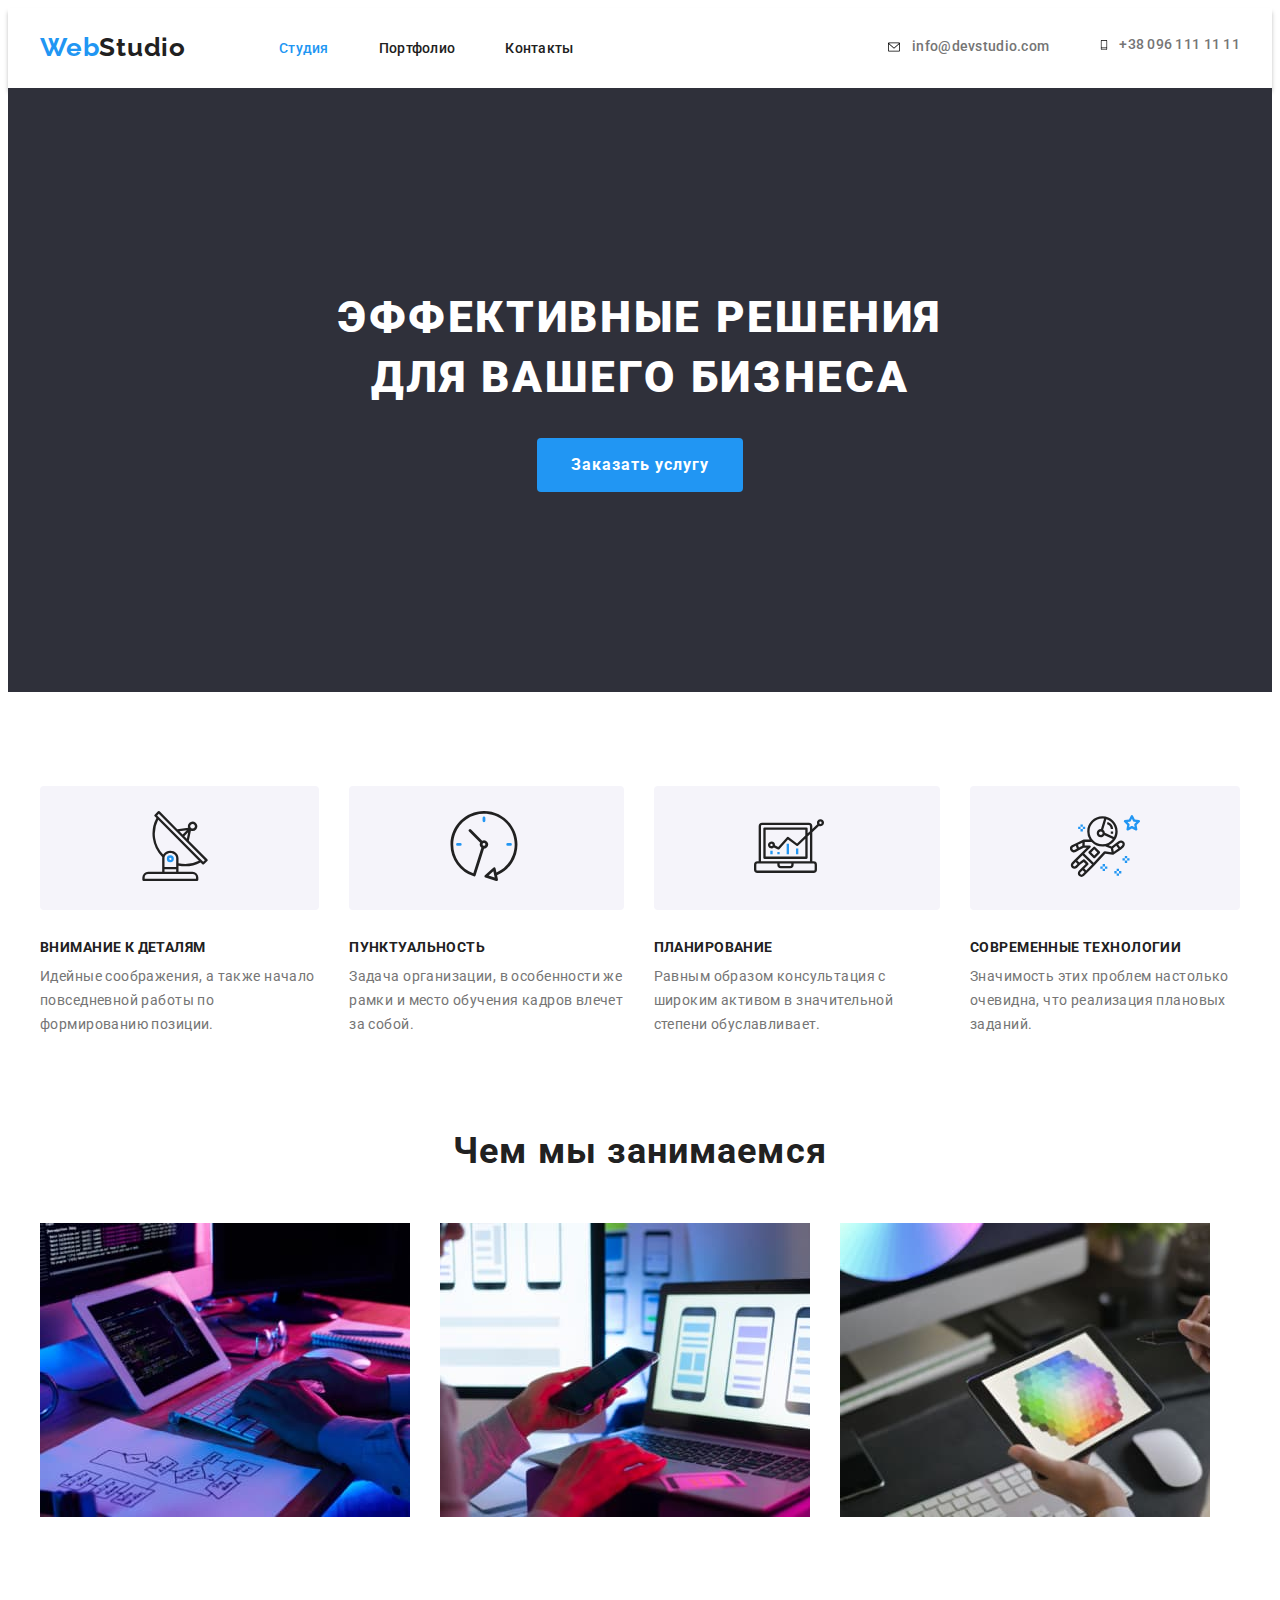
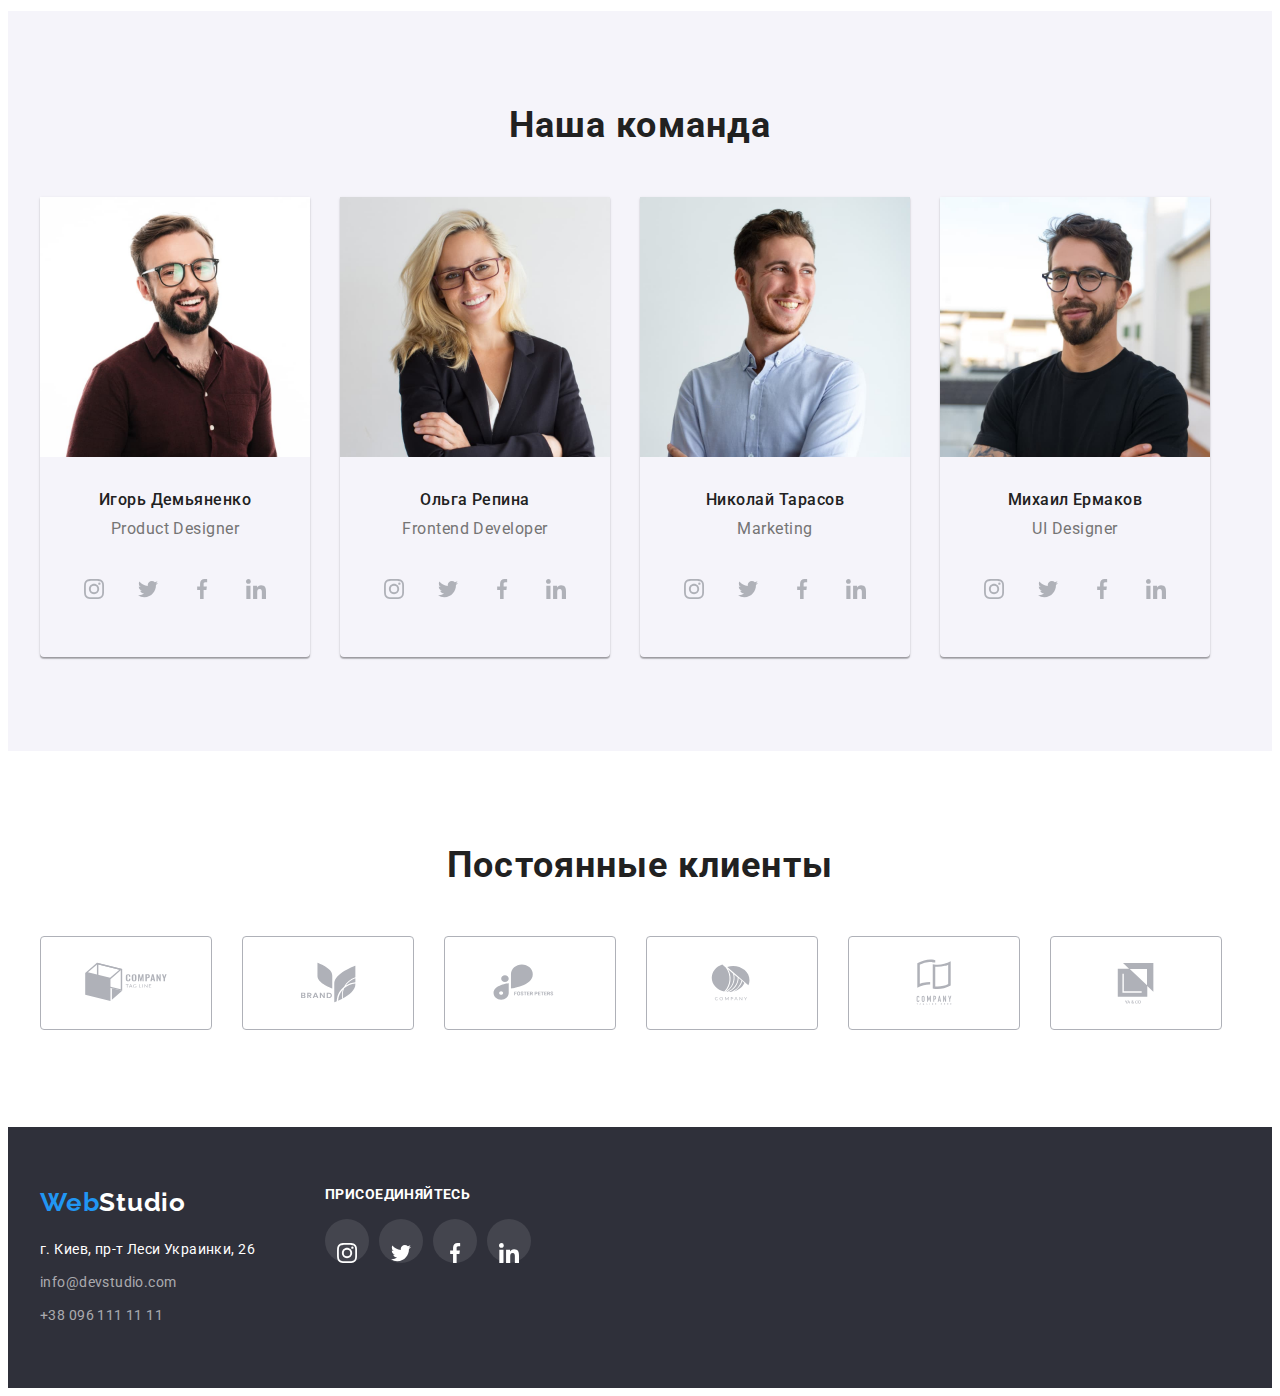
==== index.html @ b6ca4781 "Full done 1st try" ====
<!DOCTYPE html>
<html lang="ru">

<head>
    <meta charset="UTF-8">
    <meta http-equiv="X-UA-Compatible" content="IE=edge">
    <meta name="viewport" content="width=device-width, initial-scale=1.0">
    <title lang="en">WebStudio</title>
    <link rel="preconnect" href="https://fonts.googleapis.com">
    <link rel="preconnect" href="https://fonts.gstatic.com" crossorigin>
    <link href="https://fonts.googleapis.com/css2?family=Raleway:wght@700&family=Roboto:wght@400;500;700;900&display=swap"
        rel="stylesheet">
    <link rel="stylesheet" href="https://cdnjs.cloudflare.com/ajax/libs/modern-normalize/1.1.0/modern-normalize.min.css"
        integrity="sha512-wpPYUAdjBVSE4KJnH1VR1HeZfpl1ub8YT/NKx4PuQ5NmX2tKuGu6U/JRp5y+Y8XG2tV+wKQpNHVUX03MfMFn9Q=="
        crossorigin="anonymous" referrerpolicy="no-referrer" />
    <link rel="stylesheet" href="./css/styles.css">
</head>

<body class="body">
    <header class="header">
        <div class="container">
            <nav class="nav">
                <a class="logo-link" href="./index.html" lang="en"><span class="accent">Web</span>Studio</a>
                <ul class="nav-list">
                    <li class="nav-list-item">
                        <a class="nav-list-link active" href="./index.html">Студия</a>
                    </li>
                    <li class="nav-list-item">
                        <a class="nav-list-link" href="./portfolio.html">Портфолио</a>
                    </li>
                    <li class="nav-list-item">
                        <a class="nav-list-link" href="">Контакты</a>
                    </li>
                </ul>
            </nav>
            <ul class="info-list">
                <li class="info-item">
                    <a class="info-item-link" href="mailto:info@devstudio.com" lang="en">
                        <svg class="info-item-icon envelope">
                            <use href="./images/symbol-defs.svg#icon-info-envelope"></use>
                        </svg>
                        <span class="info-item-text">info@devstudio.com</span>
                    </a>
                </li>
                <li class="info-item">
                    <a class="info-item-link" href="tel:+380961111111">
                        <svg  class="info-item-icon smartphone">
                            <use href="./images/symbol-defs.svg#icon-info-smartphone"></use>
                        </svg>
                        <span class="info-item-text">+38 096 111 11 11</span>
                    </a>
                </li>
            </ul>
        </div>
    </header>
    <main>
            <section class="hero centered">
                <div class="container">
                    <h1 class="hero-title">Эффективные решения для вашего бизнеса</h1>
                    <button class="btn" type="btn">Заказать услугу</button>
                </div>
            </section>
            <section class="benefits">
               <div class="container">
                    <h2 class="benefits-title" hidden>Наши преимущества</h2>
                    <ul class="benefits-list">
                        <li class="benefits-item">
                            <div class="benefits-icon-background">
                                                            <svg class="benefits-item-icon">
                                <use href="./images/symbol-defs.svg#icon-benefits-antenna"></use>
                            </svg>
                            </div>
                            <h3 class="benefits-item-title">Внимание к деталям</h3>
                            <p class="benefits-item-text">Идейные соображения, а также начало повседневной работы по формированию позиции.
                            </p>
                        </li>
                        <li class="benefits-item">
                            <div class="benefits-icon-background">
                                                            <svg class="benefits-item-icon">
                                <use href="./images/symbol-defs.svg#icon-benefits-clock"></use>
                            </svg>
                            </div>
                            <h3 class="benefits-item-title">Пунктуальность</h3>
                            <p class="benefits-item-text">Задача организации, в особенности же рамки и место обучения кадров влечет за
                                собой.</p>
                        </li>
                        <li class="benefits-item">
                            <div class="benefits-icon-background">
                                                            <svg class="benefits-item-icon">
                                <use href="./images/symbol-defs.svg#icon-benefits-diagram"></use>
                            </svg>
                            </div>
                            <h3 class="benefits-item-title">Планирование</h3>
                            <p class="benefits-item-text">Равным образом консультация с широким активом в значительной степени
                                обуславливает.</p>
                        </li>
                        <li class="benefits-item">
                            <div class="benefits-icon-background">
                                                            <svg class="benefits-item-icon">
                                <use href="./images/symbol-defs.svg#icon-benefits-astronaut"></use>
                            </svg>
                            </div>
                            <h3 class="benefits-item-title">Современные технологии</h3>
                            <p class="benefits-item-text">Значимость этих проблем настолько очевидна, что реализация плановых заданий.</p>
                        </li>
                    </ul>
               </div>
            </section>
            <section class="activities">
                <div class="container">
                    <h2 class="activities-title section-title centered">Чем мы занимаемся</h2>
                    <ul class="activities-list">
                        <li class="activities-item">
                            <img class="activities-item-pic" src="./images/index/activities-coding.jpg" alt="Программист пишет код"
                                width="370" height="294">
                        </li>
                        <li class="activities-item">
                            <img class="activities-item-pic" src="./images/index/activities-mockup.jpg" alt="Дизайнер создает макет"
                                width="370" height="294">
                        </li>
                        <li class="activities-item">
                            <img class="activities-item-pic" src="./images/index/activities-design.jpg"
                                alt="Дизайнер выбирает цветовую палитру" width="370" height="294">
                        </li>
                    </ul>
                </div>
            </section>
            <section class="employees">
                <div class="container">
                    <h2 class="employees-title section-title centered">Наша команда</h2>
                    <ul class="employees-list">
                        <li class="employees-item">
                            <img class="employees-item-pic" src="./images/index/workers-igor-demianenko.jpg" alt="Фото сотрудника"
                                width="270" height="260">
                            <h3 class="employees-item-title centered">Игорь Демьяненко</h3>
                            <p class="employees-item-text centered" lang="en">Product Designer</p>
                            <ul class="socials-list">
                                <li class="socials-item">
                                    <a href="" class="socials-link">
                                        <svg class="socials-icon">
                                            <use href="./images/symbol-defs.svg#icon-instagram"></use>
                                        </svg>
                                    </a>
                                </li>
                                <li class="socials-item">
                                    <a href="" class="socials-link">
                                        <svg class="socials-icon">
                                            <use href="./images/symbol-defs.svg#icon-twitter"></use>
                                        </svg>
                                    </a>
                                </li>
                                <li class="socials-item">
                                    <a href="" class="socials-link">
                                        <svg class="socials-icon">
                                            <use href="./images/symbol-defs.svg#icon-facebook"></use>
                                        </svg>
                                    </a>
                                </li>
                                <li class="socials-item">
                                    <a href="" class="socials-link">
                                        <svg class="socials-icon">
                                            <use href="./images/symbol-defs.svg#icon-linkedin"></use>
                                        </svg>
                                    </a>
                                </li>
                            </ul>
                        </li>
                        <li class="employees-item">
                            <img class="employees-item-pic" src="./images/index/workers-olga-repina.jpg" alt="Фото сотрудника" width="270"
                                height="260">
                            <h3 class="employees-item-title centered">Ольга Репина</h3>
                            <p class="employees-item-text centered" lang="en">Frontend Developer</p>
                            <ul class="socials-list">
                                <li class="socials-item">
                                    <a href="" class="socials-link">
                                        <svg class="socials-icon">
                                            <use href="./images/symbol-defs.svg#icon-instagram"></use>
                                        </svg>
                                    </a>
                                </li>
                                <li class="socials-item">
                                    <a href="" class="socials-link">
                                        <svg class="socials-icon">
                                            <use href="./images/symbol-defs.svg#icon-twitter"></use>
                                        </svg>
                                    </a>
                                </li>
                                <li class="socials-item">
                                    <a href="" class="socials-link">
                                        <svg class="socials-icon">
                                            <use href="./images/symbol-defs.svg#icon-facebook"></use>
                                        </svg>
                                    </a>
                                </li>
                                <li class="socials-item">
                                    <a href="" class="socials-link">
                                        <svg class="socials-icon">
                                            <use href="./images/symbol-defs.svg#icon-linkedin"></use>
                                        </svg>
                                    </a>
                                </li>
                            </ul>
                        </li>
                        <li class="employees-item">
                            <img class="employees-item-pic" src="./images/index/workers-nikolay-tarasov.jpg" alt="Фото сотрудника"
                                width="270" height="260">
                            <h3 class="employees-item-title centered">Николай Тарасов</h3>
                            <p class="employees-item-text centered" lang="en">Marketing</p>
                            <ul class="socials-list">
                                <li class="socials-item">
                                    <a href="" class="socials-link">
                                        <svg class="socials-icon">
                                            <use href="./images/symbol-defs.svg#icon-instagram"></use>
                                        </svg>
                                    </a>
                                </li>
                                <li class="socials-item">
                                    <a href="" class="socials-link">
                                        <svg class="socials-icon">
                                            <use href="./images/symbol-defs.svg#icon-twitter"></use>
                                        </svg>
                                    </a>
                                </li>
                                <li class="socials-item">
                                    <a href="" class="socials-link">
                                        <svg class="socials-icon">
                                            <use href="./images/symbol-defs.svg#icon-facebook"></use>
                                        </svg>
                                    </a>
                                </li>
                                <li class="socials-item">
                                    <a href="" class="socials-link">
                                        <svg class="socials-icon">
                                            <use href="./images/symbol-defs.svg#icon-linkedin"></use>
                                        </svg>
                                    </a>
                                </li>
                            </ul>
                        </li>
                        <li class="employees-item">
                            <img class="employees-item-pic" src="./images/index/workers-mikhail-yermakov.jpg" alt="Фото сотрудника"
                                width="270" height="260">
                            <h3 class="employees-item-title centered">Михаил Ермаков</h3>
                            <p class="employees-item-text centered" lang="en">UI Designer</p>
                            <ul class="socials-list">
                                <li class="socials-item">
                                    <a href="" class="socials-link">
                                        <svg class="socials-icon">
                                            <use href="./images/symbol-defs.svg#icon-instagram"></use>
                                        </svg>
                                    </a>
                                </li>
                                <li class="socials-item">
                                    <a href="" class="socials-link">
                                        <svg class="socials-icon">
                                            <use href="./images/symbol-defs.svg#icon-twitter"></use>
                                        </svg>
                                    </a>
                                </li>
                                <li class="socials-item">
                                    <a href="" class="socials-link">
                                        <svg class="socials-icon">
                                            <use href="./images/symbol-defs.svg#icon-facebook"></use>
                                        </svg>
                                    </a>
                                </li>
                                <li class="socials-item">
                                    <a href="" class="socials-link">
                                        <svg class="socials-icon">
                                            <use href="./images/symbol-defs.svg#icon-linkedin"></use>
                                        </svg>
                                    </a>
                                </li>
                            </ul>
                        </li>
                    </ul>
                </div>
            </section>
            <section class="regularclients">
                <div class="container">
                    <h2 class="regularclients-title section-title centered">Постоянные клиенты</h2>
                    <ul class="regularclients-list">
                        <li class="regularclients-item">
                            <a href="" class="regularclients-item-link">
                                <svg class="regularclients-item-icon">
                                    <use href="./images/symbol-defs.svg#icon-clients-company-tag-line"></use>
                                </svg>
                            </a>
                        </li>
                        <li class="regularclients-item">
                            <a href="" class="regularclients-item-link">
                                <svg class="regularclients-item-icon">
                                    <use href="./images/symbol-defs.svg#icon-clients-brand"></use>
                                </svg>
                            </a>
                        </li>
                        <li class="regularclients-item">
                            <a href="" class="regularclients-item-link">
                                <svg class="regularclients-item-icon">
                                    <use href="./images/symbol-defs.svg#icon-clients-foster-peters"></use>
                                </svg>
                            </a>
                        </li>
                        <li class="regularclients-item">
                            <a href="" class="regularclients-item-link">
                                <svg class="regularclients-item-icon">
                                    <use href="./images/symbol-defs.svg#icon-clients-company"></use>
                                </svg>
                            </a>
                        </li>
                        <li class="regularclients-item">
                            <a href="" class="regularclients-item-link">
                                <svg class="regularclients-item-icon">
                                    <use href="./images/symbol-defs.svg#icon-clients-company-tagline-here"></use>
                                </svg>
                            </a>
                        </li>
                        <li class="regularclients-item">
                            <a href="" class="regularclients-item-link">
                                <svg class="regularclients-item-icon">
                                    <use href="./images/symbol-defs.svg#icon-clients-ya-co"></use>
                                </svg>
                            </a>
                        </li>
                    </ul>
                </div>
            </section>
    </main>
    <footer class="footer">
        <div class="container">
            <div class="footer-thumb">
                <a class="logo-link" href="./index.html" lang="en"><span class="accent">Web</span>Studio</a>
                <address class="address">
                    <a class="address-link" href="https://goo.gl/maps/VEePWxdRT86bAACQ8">г. Киев, пр-т Леси Украинки, 26</a>
                </address>
                <ul class="info-list">
                    <li class="info-item">
                        <a class="info-item-link" href="mailto:info@devstudio.com" lang="en">info@devstudio.com</a>
                    </li>
                    <li class="info-item">
                        <a class="info-item-link" href="tel:+380961111111">+38 096 111 11 11</a>
                    </li>
                </ul>
            </div>
            <div class="footer-thumb">
                <h2 class="socials-title">присоединяйтесь</h2>
                <ul class="socials-list">
                    <li class="socials-item">
                        <a href="" class="socials-link">
                            <svg class="socials-icon">
                                    <use href="./images/symbol-defs.svg#icon-instagram"></use>
                            </svg>
                        </a>
                    </li>
                    <li class="socials-item">
                        <a href="" class="socials-link">
                            <svg class="socials-icon">
                                <use href="./images/symbol-defs.svg#icon-twitter"></use>
                            </svg>
                        </a>
                    </li>
                    <li class="socials-item">
                        <a href="" class="socials-link">
                            <svg class="socials-icon">
                                <use href="./images/symbol-defs.svg#icon-facebook"></use>
                            </svg>
                        </a>
                    </li>
                    <li class="socials-item">
                        <a href="" class="socials-link">
                            <svg class="socials-icon">
                                <use href="./images/symbol-defs.svg#icon-linkedin"></use>
                            </svg>
                        </a>
                    </li>
                </ul>
            </div>
        </div>
    </footer>
</body>

</html>
---- css/styles.css ----
:root {
  --section-padding: 94px;
  --card-space: 30px;

  --accent-color: #2196f3;
  --main-color: #757575;
  --title-color: #212121;
  --alternative-text-color: #ffffff;
  --address-color: rgba(255, 255, 255, 0.6);
  --main-icon-color: #afb1b8;

  --main-font: 'Roboto', sans-serif;
  --logo-font: 'Raleway', sans-serif;
}
/* ===================== UTILITIES ===================== */
p,
h1,
h2,
h3,
h4,
h5,
h6 {
  margin-top: 0;
  margin-bottom: 0;
}

ul {
  margin-top: 0;
  margin-bottom: 0;
  padding-left: 0;
}

.body {
  color: var(--main-color); /* page text */

  font-family: var(--main-font); /* page font */
  font-style: normal; /* all fonts have normal font-style so I set it here */
}

.btn {
  border-radius: 4px;
  border-color: transparent;

  font-family: inherit;
}

.container {
  width: 1200px;
  padding-left: 15px;
  padding-right: 15px;
  margin-left: auto;
  margin-right: auto;
  /* outline: 2px solid tomato; */
}

.centered {
  text-align: center;
}
/* ===================== END UTILITIES ===================== */

/* ===================== LOGO ===================== */
.logo-link {
  font-family: var(--logo-font);
  font-weight: 700;
  font-size: 26px;
  line-height: 1.19;
  text-decoration: none;

  letter-spacing: 0.03em;
}

.header .logo-link {
  color: var(--title-color);
}

.footer .logo-link {
  color: var(--alternative-text-color);
}

.accent {
  color: var(--accent-color);
}
/* ===================== END LOGO ===================== */

/* ===================== HEADER ===================== */
/* NAVIGATION */
.header {
  padding-top: 24px;
  padding-bottom: 25px;

  background-color: ffffff;
  box-shadow: 0px 4px 4px 0px rgba(0, 0, 0, 0.25);
}

.header > .container,
.nav,
.nav-list,
.header .info-list {
  display: flex;
  align-items: center;
}

.nav-list {
  margin-left: 93px;

  list-style-type: none;
}

.nav-list-link {
  font-family: var(--main-font); /* to be able to set it separately if needed */
  font-weight: 500;
  font-size: 14px;
  line-height: 1.14;
  text-decoration: none;

  letter-spacing: 0.02em;

  color: var(--title-color);
}

.nav-list-item:not(:first-child),
.header .info-item:not(:first-child) {
  margin-left: 50px;
}
/* END NAVIGATION */

/* ADDRESS */
.info-list {
  margin-left: auto;

  list-style-type: none;
}
.info-item-link {
  display: inline-flex;
  align-items: center;

  font-family: var(--main-font); /* to be able to set it separately if needed */
  font-weight: 500;
  font-size: 14px;
  line-height: 1.14;
  text-decoration: none;
  letter-spacing: 0.02em;

  color: var(--main-color); /* to be able to set it separately if needed */
}

.info-item-icon {
  fill: '#757575';
}

.envelope {
  width: 16px;
  height: 12px;
}

.smartphone {
  width: 10px;
  height: 16px;
}

.info-item-text {
  margin-left: 10px;
}
/* END ADDRESS */
.nav-list-link:hover,
.nav-list-link:focus,
.info-item-link:hover,
.info-item-link:focus {
  color: var(--accent-color);
  fill: var(--accent-color);
}
.nav-list-link.active {
  color: var(--accent-color);
}
/* ===================== END HEADER ===================== */
/* ===================== FOOTER ===================== */
.footer {
  background-color: #2f303a;
  padding-top: 60px;
  padding-bottom: 60px;
}

.footer > .container {
  display: flex;
}

.address {
  margin-top: 20px;
}

.address-link {
  font-weight: 400;
  font-size: 14px;
  line-height: 1.71;
  text-decoration: none;
  font-style: normal;

  letter-spacing: 0.03em;

  color: var(--alternative-text-color);
}

.footer .info-list {
  margin-top: 9px;
}

.footer .info-item:not(:first-child) {
  margin-top: 9px;
}

.footer .info-item-link {
  font-weight: 400;
  font-size: 14px;
  line-height: 1.71;

  letter-spacing: 0.03em;

  color: rgba(255, 255, 255, 0.6);
}
.address-link:hover,
.address-link:focus,
.footer .info-item-link:hover,
.footer .info-item-link:focus {
  color: var(--accent-color);
}

.footer-thumb:not(:first-child) {
  margin-left: 70px;
}

.footer .socials-title {
  font-weight: 700;
  font-size: 14px;
  line-height: 1.14;

  letter-spacing: 0.03em;
  text-transform: uppercase;
  color: var(--alternative-text-color);
}

.footer .socials-link {
  background-color: rgba(255, 255, 255, 0.1);
}

.footer .socials-icon {
  fill: var(--alternative-text-color);
}
/* ===================== END FOOTER ===================== */
/* ===================== INDEX HTML ===================== */
/* GENERAL */
.section-title {
  font-weight: 700;
  font-size: 36px;
  line-height: 1.16;

  letter-spacing: 0.03em;

  color: var(--title-color);
}
/* END GENERAL */
/*  HERO  */
.hero {
  padding-top: 200px;
  padding-bottom: 200px;

  background-color: #2f303a;
}
.hero-title {
  margin-right: auto;
  margin-left: auto;
  width: 696px;

  font-weight: 900;
  font-size: 44px;
  line-height: 1.36;
  letter-spacing: 0.06em;
  text-transform: uppercase;

  color: var(--alternative-text-color);
}
.hero .btn {
  margin-top: 30px;
  margin-left: auto;
  margin-right: auto;
  padding: 10px 32px;

  font-weight: 700;
  font-size: 16px;
  line-height: 1.87;

  letter-spacing: 0.06em;

  color: var(--alternative-text-color);
  background-color: var(--accent-color);
}
/*  END HERO */
/* BENEFITS */
.benefits {
  padding-top: var(--section-padding);
}

.benefits-list {
  display: flex;
  list-style-type: none;
}

.benefits-item:not(:first-child) {
  margin-left: var(--card-space);
}

.benefits-icon-background {
  padding: 25px 100px;
  border-radius: 4px;

  background-color: #f5f4fa;
}

.benefits-item-icon {
  width: 70px;
  height: 70px;
}

.benefits-item-title {
  margin-top: 30px;

  font-weight: 700;
  font-size: 14px;
  line-height: 1.14;
  letter-spacing: 0.03em;
  text-transform: uppercase;

  color: var(--title-color);
}
.benefits-item-text {
  margin-top: 10px;

  font-weight: 400;
  font-size: 14px;
  line-height: 1.71;

  letter-spacing: 0.03em;
}
/* END BENEFITS */
/* ACTIVITIES */
.activities {
  padding-top: var(--section-padding);
  padding-bottom: var(--section-padding);
}

.activities-list {
  display: flex;
  list-style-type: none;
  margin-top: 50px;
}

.activities-item:not(:first-child) {
  margin-left: var(--card-space);
}

.activities-item-pic {
  display: block;
}
/* END ACTIVITIES */
/* EMPLOYEES */
.employees {
  padding-top: var(--section-padding);
  padding-bottom: var(--section-padding);

  background-color: #f5f4fa;
}

.employees-list {
  display: flex;
  margin-top: 50px;
  list-style-type: none;
}

.employees-item {
  padding-bottom: 30px;

  box-shadow: 0px 1px 3px rgba(0, 0, 0, 0.12), 0px 1px 1px rgba(0, 0, 0, 0.14),
    0px 2px 1px rgba(0, 0, 0, 0.2);
  border-radius: 0px 0px 4px 4px;
}

.employees-item:not(:first-child) {
  margin-left: var(--card-space);
}

.employees-item-title {
  margin-top: 30px;

  font-weight: 500;
  font-size: 16px;
  line-height: 1.18;

  letter-spacing: 0.03em;

  color: var(--title-color);
}
.employees-item-text {
  margin-top: 10px;
  font-weight: 400;
  font-size: 16px;
  line-height: 1.18;

  letter-spacing: 0.03em;
}

.socials-list {
  display: flex;
  justify-content: center;
  margin-top: 16px;

  list-style: none;
}

.socials-item:not(:first-child) {
  margin-left: 10px;
}

.socials-link {
  display: inline-flex;

  width: 44px;
  height: 44px;

  border: none;
  border-radius: 50%;
}

.socials-link:hover,
.socials-link:focus {
  background-color: var(--accent-color);
}

.socials-icon {
  width: 44px;
  height: 44px;
  fill: var(--main-icon-color);
  padding: 12px;
}

.socials-icon:hover,
.socials-icon:focus {
  fill: #ffffff;
}
/* END EMPLOYEES */
/* REGULAR CLIENTS */
.regularclients {
  padding-top: var(--section-padding);
  padding-bottom: var(--section-padding);
}

.regularclients-list {
  display: flex;
  margin-top: 50px;

  list-style-type: none;
}

.regularclients-item:not(:first-child) {
  margin-left: 30px;
}

.regularclients-item-link {
  display: inline-block;

  width: 170px;
  height: 92px;

  border: 1px solid var(--main-icon-color);
  border-radius: 4px;
}

.regularclients-item-link:hover,
.regularclients-item-link:focus {
  border-color: var(--accent-color);
}

.regularclients-item-icon {
  width: 170px;
  height: 92px;
  /* padding: 16px 32px; */

  fill: var(--main-icon-color);
}
.regularclients-item-icon:hover,
.regularclients-item-icon:focus {
  fill: var(--accent-color);
}
/* END REGULAR CLIENTS */
/* ===================== END INDEX HTML ===================== */

/* ===================== PORTFOLIO HTML ===================== */
.portfolio {
  padding-top: var(--section-padding);
  padding-bottom: var(--section-padding);
}

.portfolio-nav-list,
.portfolio-content-list {
  display: flex;
  list-style-type: none;
}

.portfolio-nav-list {
  justify-content: center;
}

.portfolio-nav-item:not(:first-child) {
  margin-left: 8px;
}

.portfolio-nav-item > .btn {
  padding: 6px 22px;

  font-weight: 500;
  font-size: 16px;
  line-height: 1.62;

  letter-spacing: 0.03em;

  color: var(--title-color);
}

.portfolio-nav-item > .btn:hover,
.portfolio-nav-item > .btn:focus {
  color: var(--alternative-text-color);
  background-color: var(--accent-color);
}

.portfolio-content-list {
  margin-top: 50px;
  flex-wrap: wrap;
  margin-left: calc(-1 * var(--card-space));
  margin-top: calc(-1 * var(--card-space) + 48px);
}

.portfolio-content-item {
  width: calc(100% / 3 - var(--card-space));
  margin-left: var(--card-space);
  margin-top: var(--card-space);

  border: 1px solid #eeeeee;
}

.portfolio-content-img {
  display: block;
}

.portfolio-content-card {
  /* outline: 2px solid violet; */
  padding: 20px 24px;
}

.portfolio-content-title {
  font-weight: 700;
  font-size: 18px;
  line-height: 2;

  letter-spacing: 0.06em;

  color: var(--title-color);
}

.portfolio-content-text {
  margin-top: 4px;

  font-weight: normal;
  font-size: 16px;
  line-height: 1.87;

  letter-spacing: 0.03em;
}
/* ===================== END PORTFOLIO HTML ===================== */
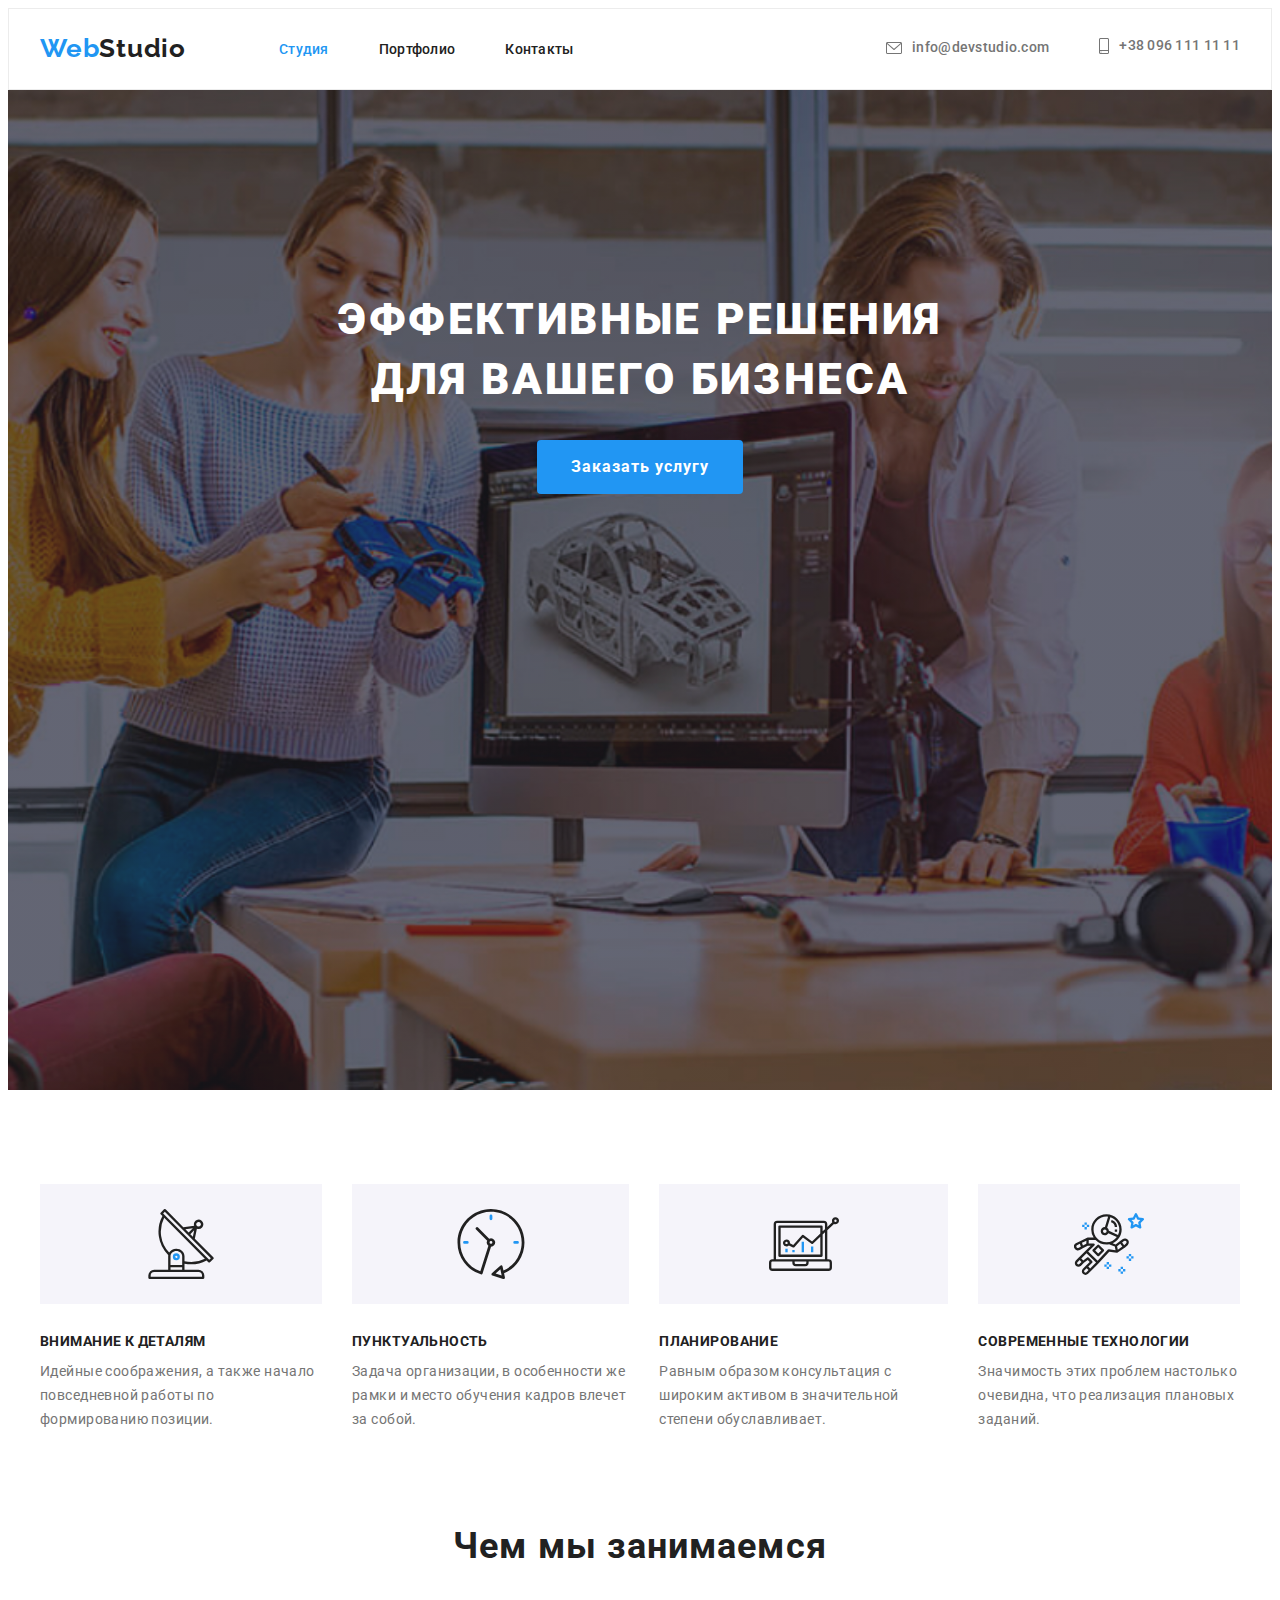
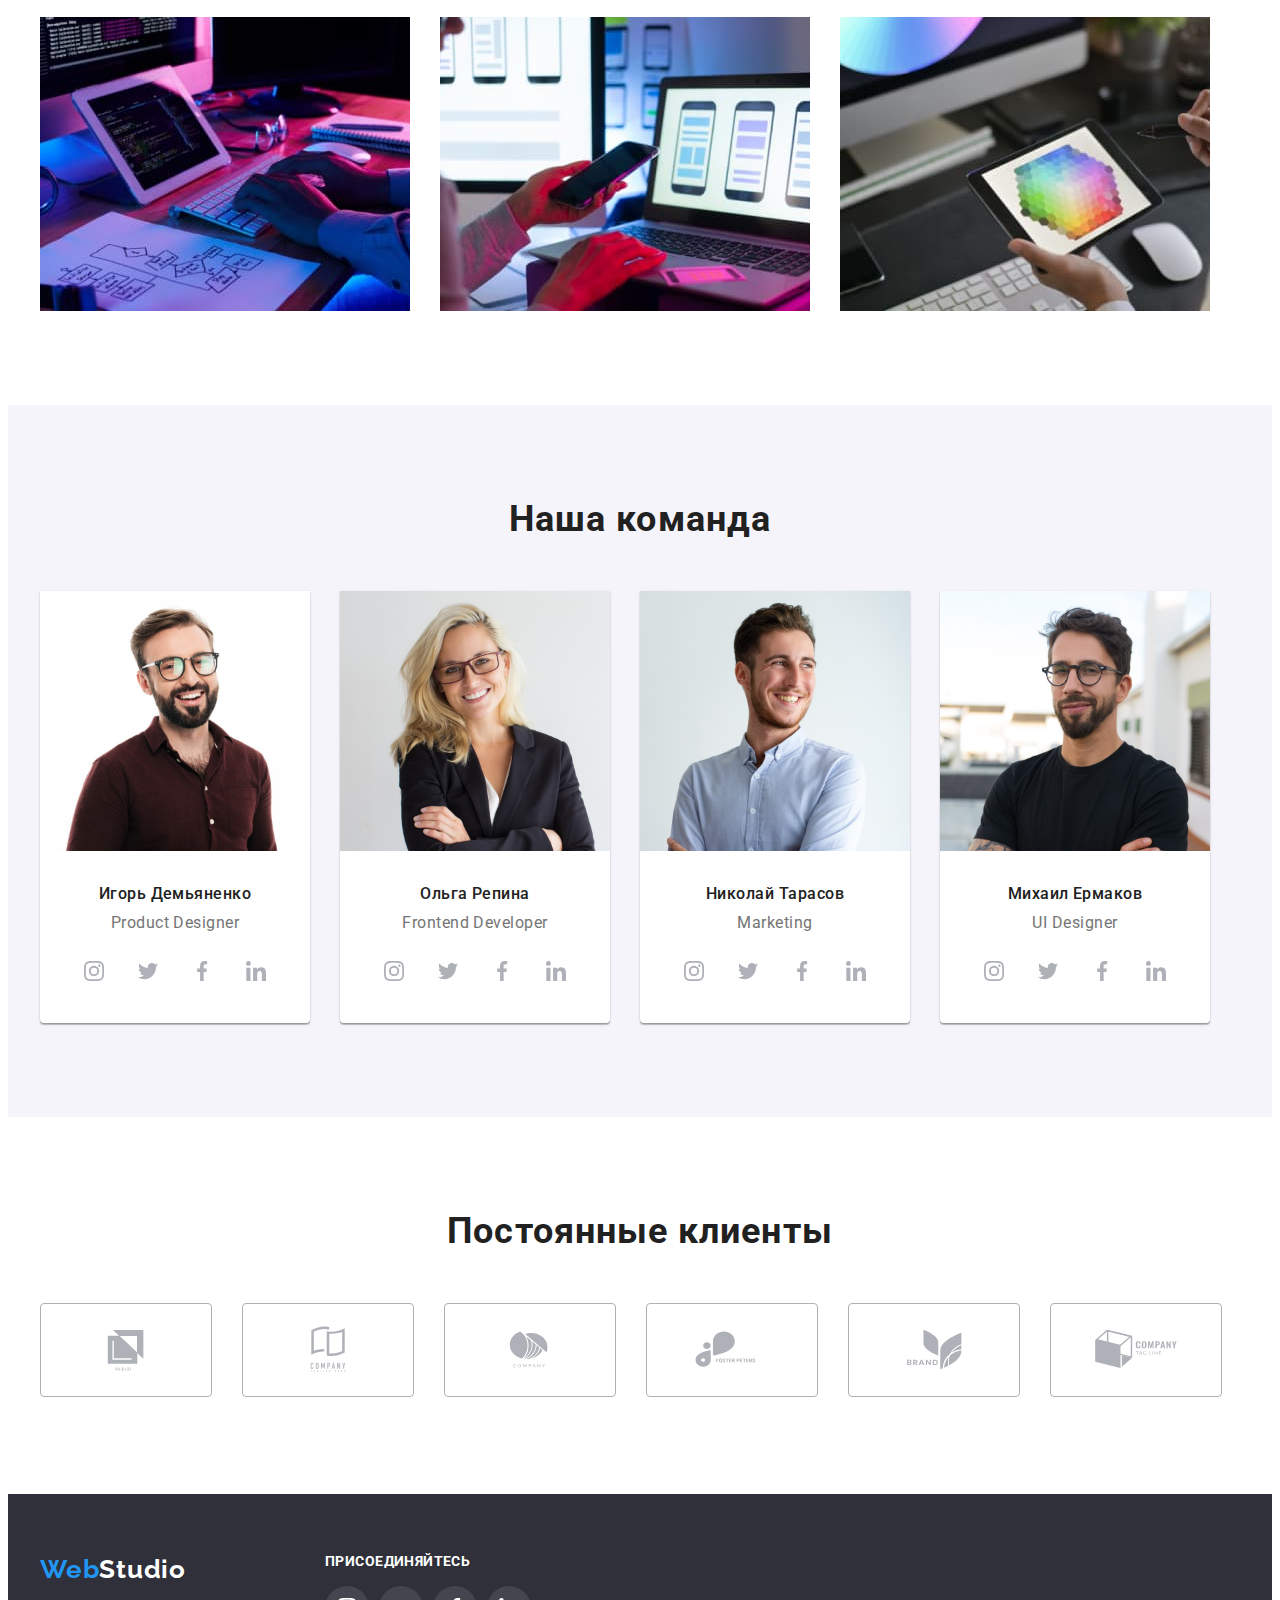
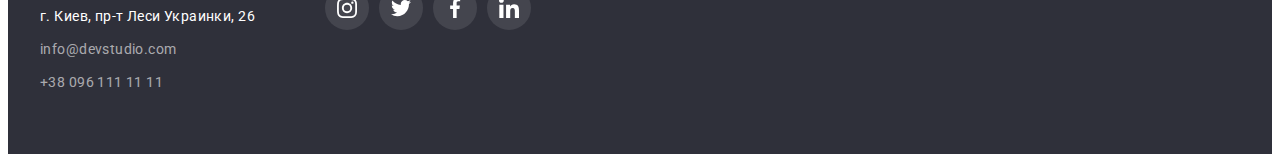
==== commit a337ca3d: "index + css modifications, new img" ====
--- a/index.html
+++ b/index.html
@@ -55,9 +55,11 @@
     </header>
     <main>
             <section class="hero centered">
-                <div class="container">
-                    <h1 class="hero-title">Эффективные решения для вашего бизнеса</h1>
-                    <button class="btn" type="btn">Заказать услугу</button>
+                <div class="overlay">
+                    <div class="container">
+                        <h1 class="hero-title">Эффективные решения для вашего бизнеса</h1>
+                        <button class="btn" type="btn">Заказать услугу</button>
+                    </div>
                 </div>
             </section>
             <section class="benefits">
@@ -283,42 +285,42 @@
                         <li class="regularclients-item">
                             <a href="" class="regularclients-item-link">
                                 <svg class="regularclients-item-icon">
+                                    <use href="./images/symbol-defs.svg#icon-clients-ya-co"></use>
+                                </svg>
+                            </a>
+                        </li>
+                        <li class="regularclients-item">
+                            <a href="" class="regularclients-item-link">
+                                <svg class="regularclients-item-icon">
+                                    <use href="./images/symbol-defs.svg#icon-clients-company-tagline-here"></use>
+                                </svg>
+                            </a>
+                        </li>
+                        <li class="regularclients-item">
+                            <a href="" class="regularclients-item-link">
+                                <svg class="regularclients-item-icon">
+                                    <use href="./images/symbol-defs.svg#icon-clients-company"></use>
+                                </svg>
+                            </a>
+                        </li>
+                        <li class="regularclients-item">
+                            <a href="" class="regularclients-item-link">
+                                <svg class="regularclients-item-icon">
+                                    <use href="./images/symbol-defs.svg#icon-clients-foster-peters"></use>
+                                </svg>
+                            </a>
+                        </li>
+                        <li class="regularclients-item">
+                            <a href="" class="regularclients-item-link">
+                                <svg class="regularclients-item-icon">
+                                    <use href="./images/symbol-defs.svg#icon-clients-brand"></use>
+                                </svg>
+                            </a>
+                        </li>
+                        <li class="regularclients-item">
+                            <a href="" class="regularclients-item-link">
+                                <svg class="regularclients-item-icon">
                                     <use href="./images/symbol-defs.svg#icon-clients-company-tag-line"></use>
-                                </svg>
-                            </a>
-                        </li>
-                        <li class="regularclients-item">
-                            <a href="" class="regularclients-item-link">
-                                <svg class="regularclients-item-icon">
-                                    <use href="./images/symbol-defs.svg#icon-clients-brand"></use>
-                                </svg>
-                            </a>
-                        </li>
-                        <li class="regularclients-item">
-                            <a href="" class="regularclients-item-link">
-                                <svg class="regularclients-item-icon">
-                                    <use href="./images/symbol-defs.svg#icon-clients-foster-peters"></use>
-                                </svg>
-                            </a>
-                        </li>
-                        <li class="regularclients-item">
-                            <a href="" class="regularclients-item-link">
-                                <svg class="regularclients-item-icon">
-                                    <use href="./images/symbol-defs.svg#icon-clients-company"></use>
-                                </svg>
-                            </a>
-                        </li>
-                        <li class="regularclients-item">
-                            <a href="" class="regularclients-item-link">
-                                <svg class="regularclients-item-icon">
-                                    <use href="./images/symbol-defs.svg#icon-clients-company-tagline-here"></use>
-                                </svg>
-                            </a>
-                        </li>
-                        <li class="regularclients-item">
-                            <a href="" class="regularclients-item-link">
-                                <svg class="regularclients-item-icon">
-                                    <use href="./images/symbol-defs.svg#icon-clients-ya-co"></use>
                                 </svg>
                             </a>
                         </li>
--- a/css/styles.css
+++ b/css/styles.css
@@ -89,7 +89,7 @@
   padding-bottom: 25px;
 
   background-color: ffffff;
-  box-shadow: 0px 4px 4px 0px rgba(0, 0, 0, 0.25);
+  border: 1px solid #ececec;
 }
 
 .header > .container,
@@ -145,7 +145,7 @@
 }
 
 .info-item-icon {
-  fill: '#757575';
+  fill: #757575;
 }
 
 .envelope {
@@ -165,7 +165,9 @@
 .nav-list-link:hover,
 .nav-list-link:focus,
 .info-item-link:hover,
-.info-item-link:focus {
+.info-item-link:focus,
+.info-item-link:hover .info-item-icon,
+.info-item-link:focus .info-item-icon {
   color: var(--accent-color);
   fill: var(--accent-color);
 }
@@ -259,12 +261,20 @@
 }
 /* END GENERAL */
 /*  HERO  */
-.hero {
+.overlay {
   padding-top: 200px;
   padding-bottom: 200px;
-
-  background-color: #2f303a;
-}
+  height: 600px;
+  max-width: 1600px;
+  margin-left: auto;
+  margin-right: auto;
+  background-image: linear-gradient(to right, rgba(47, 48, 58, 0.4), rgba(47, 48, 58, 0.4)),
+    url(../images/index/hero-bg.jpg);
+  background-size: cover;
+  background-repeat: no-repeat;
+  background-position: center;
+}
+
 .hero-title {
   margin-right: auto;
   margin-left: auto;
@@ -290,6 +300,7 @@
 
   letter-spacing: 0.06em;
 
+  cursor: pointer;
   color: var(--alternative-text-color);
   background-color: var(--accent-color);
 }
@@ -309,8 +320,10 @@
 }
 
 .benefits-icon-background {
-  padding: 25px 100px;
-  border-radius: 4px;
+  height: 120px;
+  display: flex;
+  justify-content: center;
+  align-items: center;
 
   background-color: #f5f4fa;
 }
@@ -381,6 +394,8 @@
   box-shadow: 0px 1px 3px rgba(0, 0, 0, 0.12), 0px 1px 1px rgba(0, 0, 0, 0.14),
     0px 2px 1px rgba(0, 0, 0, 0.2);
   border-radius: 0px 0px 4px 4px;
+
+  background-color: #fff;
 }
 
 .employees-item:not(:first-child) {
@@ -421,6 +436,8 @@
 
 .socials-link {
   display: inline-flex;
+  justify-content: center;
+  align-items: center;
 
   width: 44px;
   height: 44px;
@@ -435,14 +452,13 @@
 }
 
 .socials-icon {
-  width: 44px;
-  height: 44px;
+  width: 20px;
+  height: 20px;
   fill: var(--main-icon-color);
-  padding: 12px;
-}
-
-.socials-icon:hover,
-.socials-icon:focus {
+}
+
+.socials-link:hover .socials-icon,
+.socials-link:focus .socials-icon {
   fill: #ffffff;
 }
 /* END EMPLOYEES */
@@ -464,7 +480,9 @@
 }
 
 .regularclients-item-link {
-  display: inline-block;
+  display: inline-flex;
+  justify-content: center;
+  align-items: center;
 
   width: 170px;
   height: 92px;
@@ -485,8 +503,9 @@
 
   fill: var(--main-icon-color);
 }
-.regularclients-item-icon:hover,
-.regularclients-item-icon:focus {
+
+.regularclients-item-link:hover .regularclients-item-icon,
+.regularclients-item-link:focus .regularclients-item-icon {
   fill: var(--accent-color);
 }
 /* END REGULAR CLIENTS */
@@ -545,6 +564,11 @@
   border: 1px solid #eeeeee;
 }
 
+.portfolio-content-item:hover {
+  box-shadow: 0px 1px 1px rgba(0, 0, 0, 0.12), 0px 4px 4px rgba(0, 0, 0, 0.06),
+    1px 4px 6px rgba(0, 0, 0, 0.16);
+}
+
 .portfolio-content-img {
   display: block;
 }
